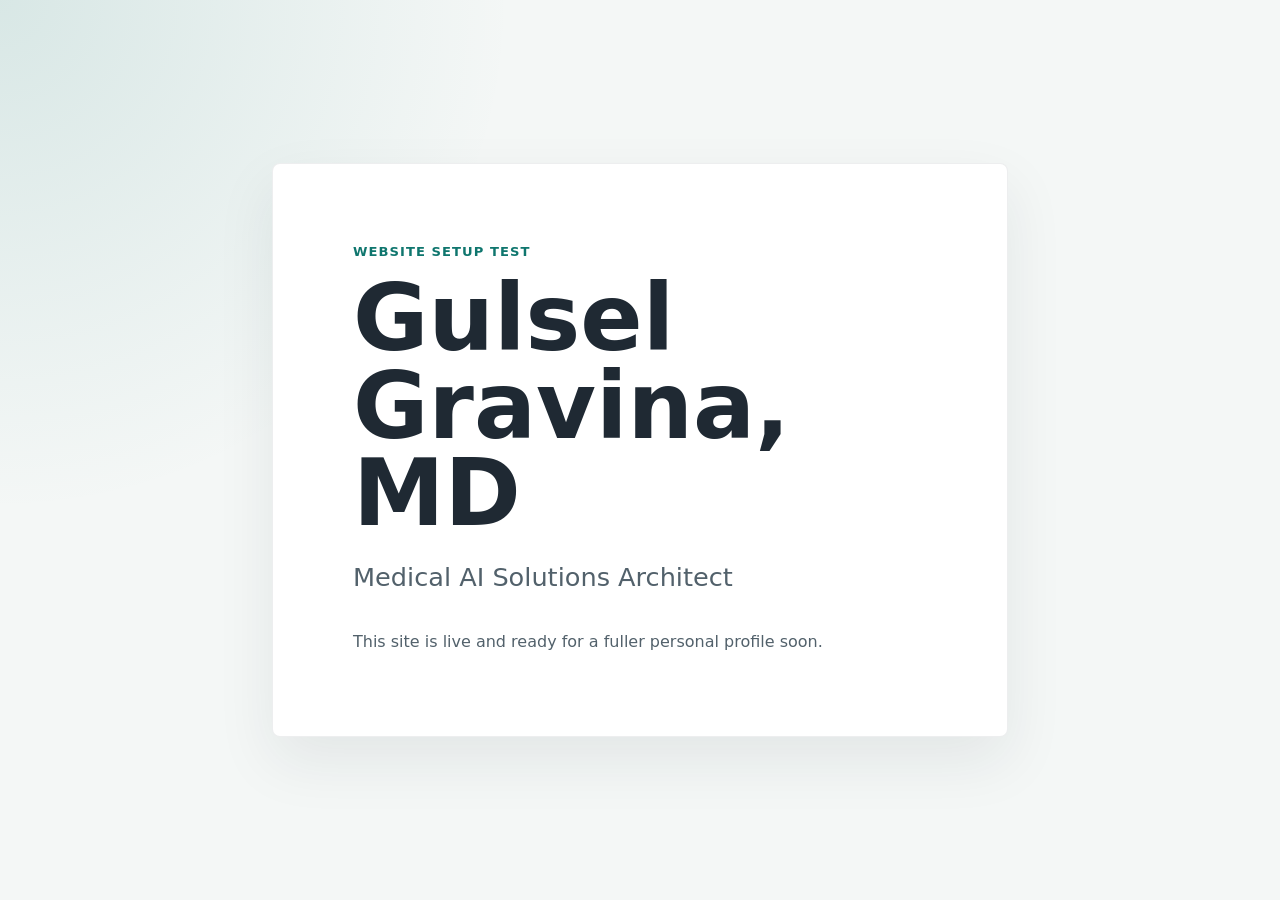
==== index.html @ 479b8f11 "Add initial GitHub Pages site" ====
<!doctype html>
<html lang="en">
  <head>
    <meta charset="utf-8">
    <meta name="viewport" content="width=device-width, initial-scale=1">
    <title>Gulsel Gravina</title>
    <meta
      name="description"
      content="Personal website of Gulsel Gravina, MD and Medical AI Solutions Architect."
    >
    <link rel="stylesheet" href="styles.css">
  </head>
  <body>
    <main class="page-shell">
      <section class="intro" aria-labelledby="site-title">
        <p class="eyebrow">Website setup test</p>
        <h1 id="site-title">Gulsel Gravina, MD</h1>
        <p class="subtitle">Medical AI Solutions Architect</p>
        <p class="message">
          This site is live and ready for a fuller personal profile soon.
        </p>
      </section>
    </main>
  </body>
</html>
---- styles.css ----
:root {
  color-scheme: light;
  --ink: #1f2933;
  --muted: #52616b;
  --accent: #0f766e;
  --surface: #ffffff;
  --page: #f4f7f6;
}

* {
  box-sizing: border-box;
}

body {
  margin: 0;
  min-height: 100vh;
  font-family:
    Inter, ui-sans-serif, system-ui, -apple-system, BlinkMacSystemFont, "Segoe UI",
    sans-serif;
  color: var(--ink);
  background:
    radial-gradient(circle at top left, rgba(15, 118, 110, 0.12), transparent 32rem),
    var(--page);
}

.page-shell {
  display: grid;
  min-height: 100vh;
  place-items: center;
  padding: 3rem 1.25rem;
}

.intro {
  width: min(100%, 46rem);
  padding: clamp(2rem, 7vw, 5rem);
  background: var(--surface);
  border: 1px solid rgba(31, 41, 51, 0.08);
  border-radius: 8px;
  box-shadow: 0 24px 60px rgba(31, 41, 51, 0.08);
}

.eyebrow {
  margin: 0 0 1rem;
  color: var(--accent);
  font-size: 0.82rem;
  font-weight: 700;
  letter-spacing: 0.08em;
  text-transform: uppercase;
}

h1 {
  margin: 0;
  max-width: 12ch;
  font-size: clamp(3rem, 8vw, 5.75rem);
  line-height: 0.95;
  letter-spacing: 0;
}

.subtitle {
  margin: 1.35rem 0 0;
  color: var(--muted);
  font-size: clamp(1.15rem, 2.5vw, 1.6rem);
  line-height: 1.45;
}

.message {
  margin: 2rem 0 0;
  max-width: 34rem;
  color: var(--muted);
  font-size: 1rem;
  line-height: 1.7;
}
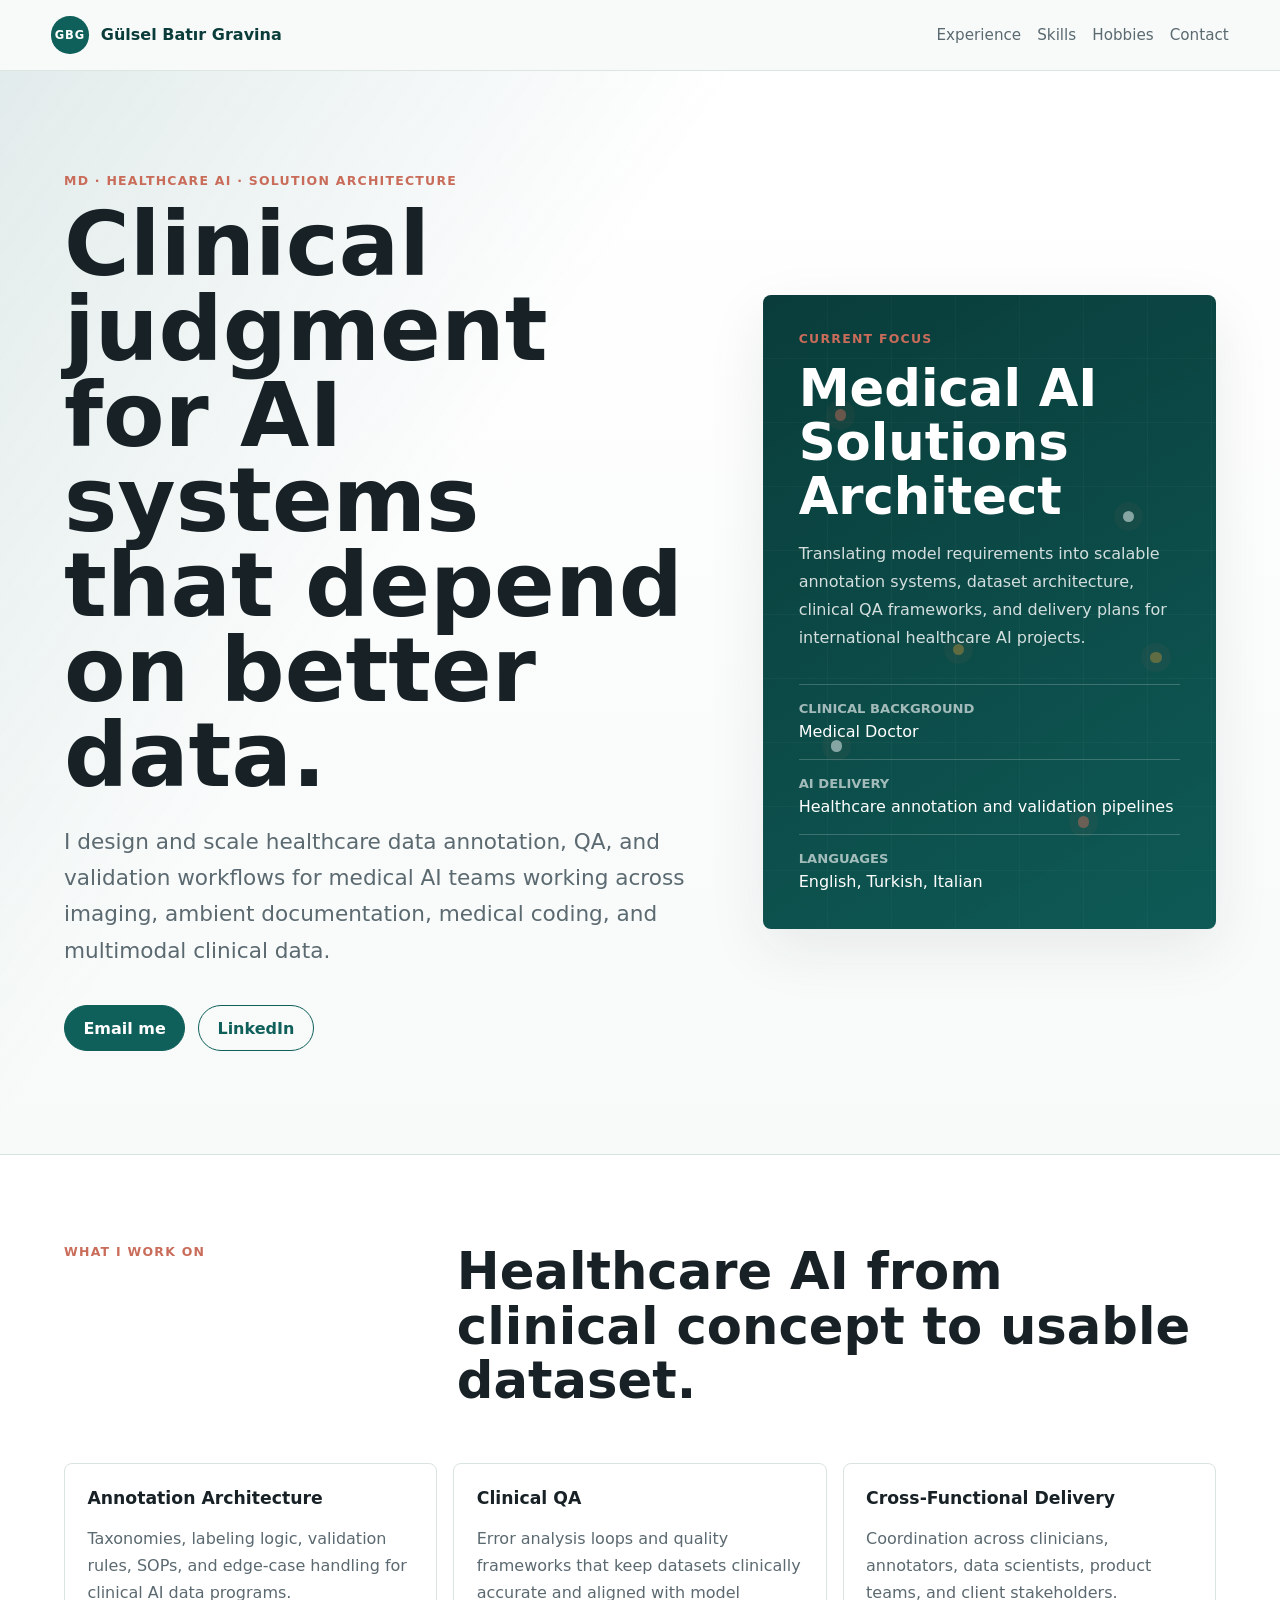
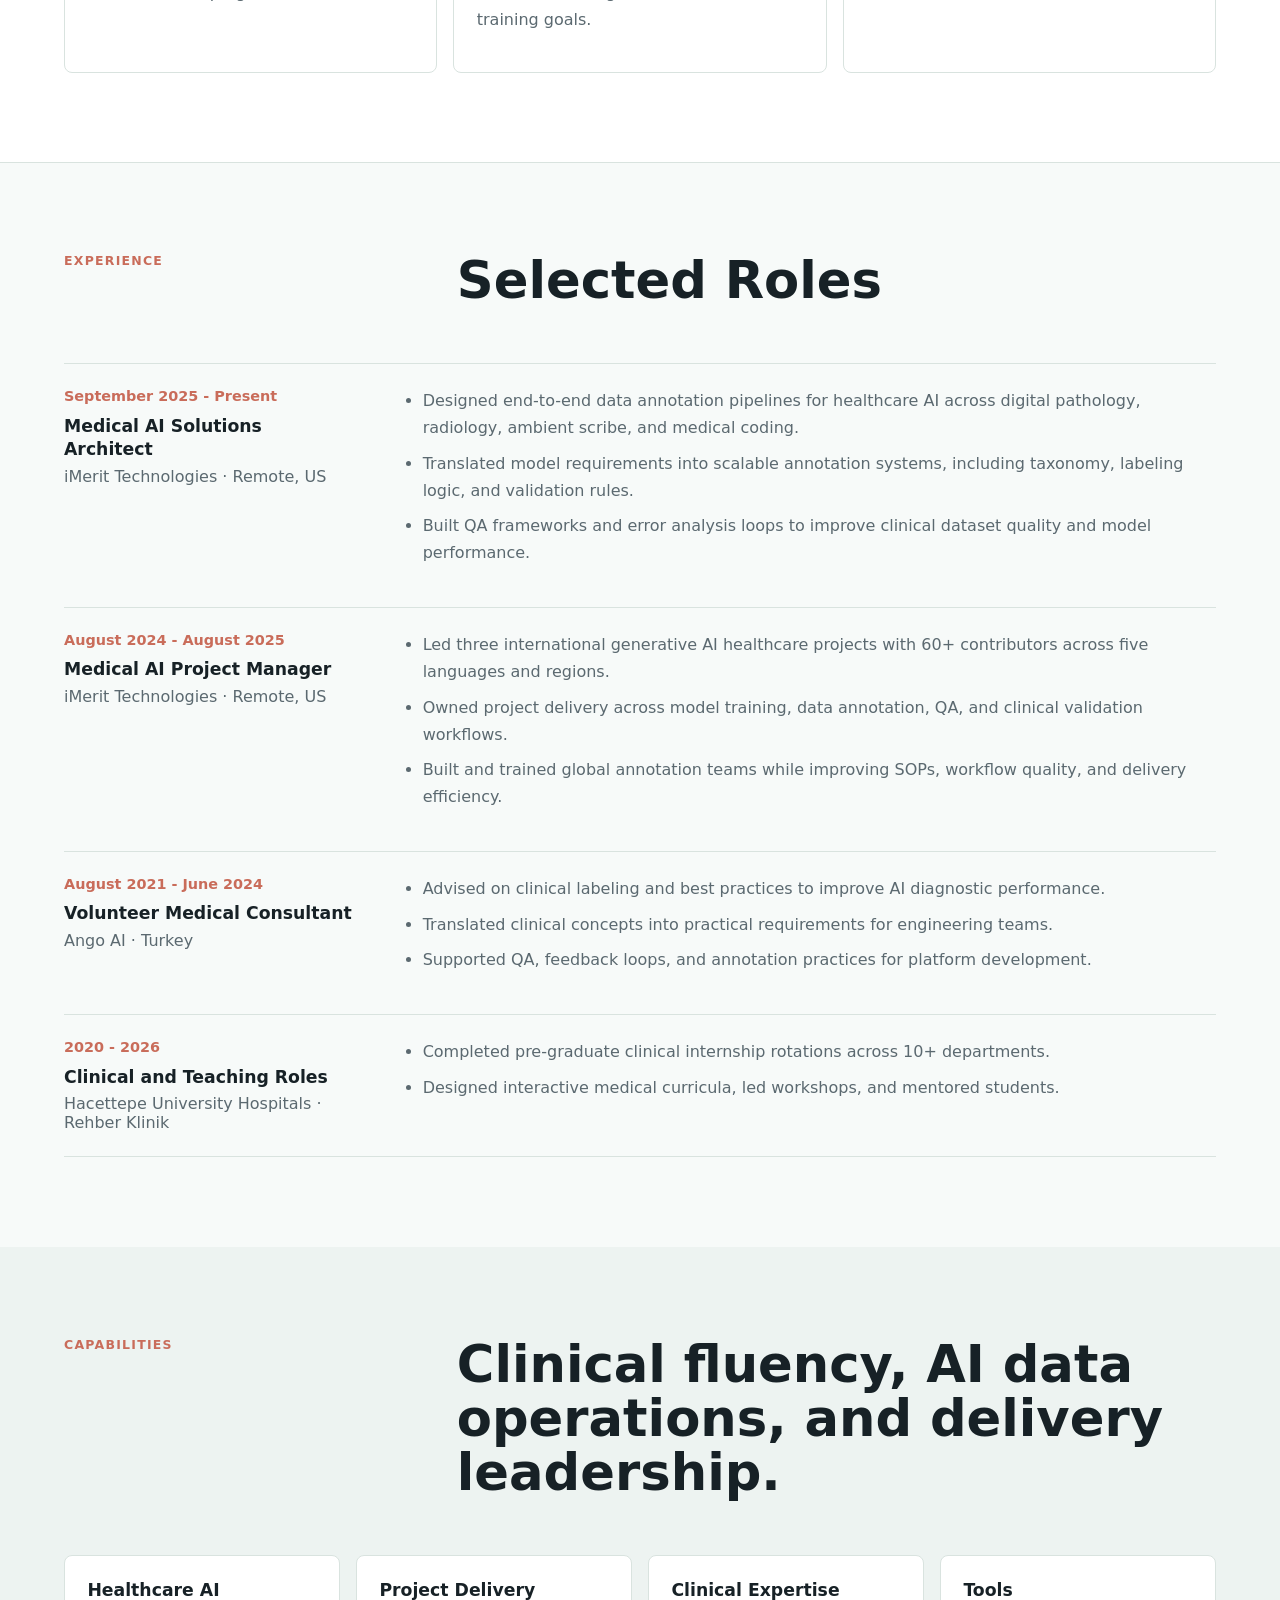
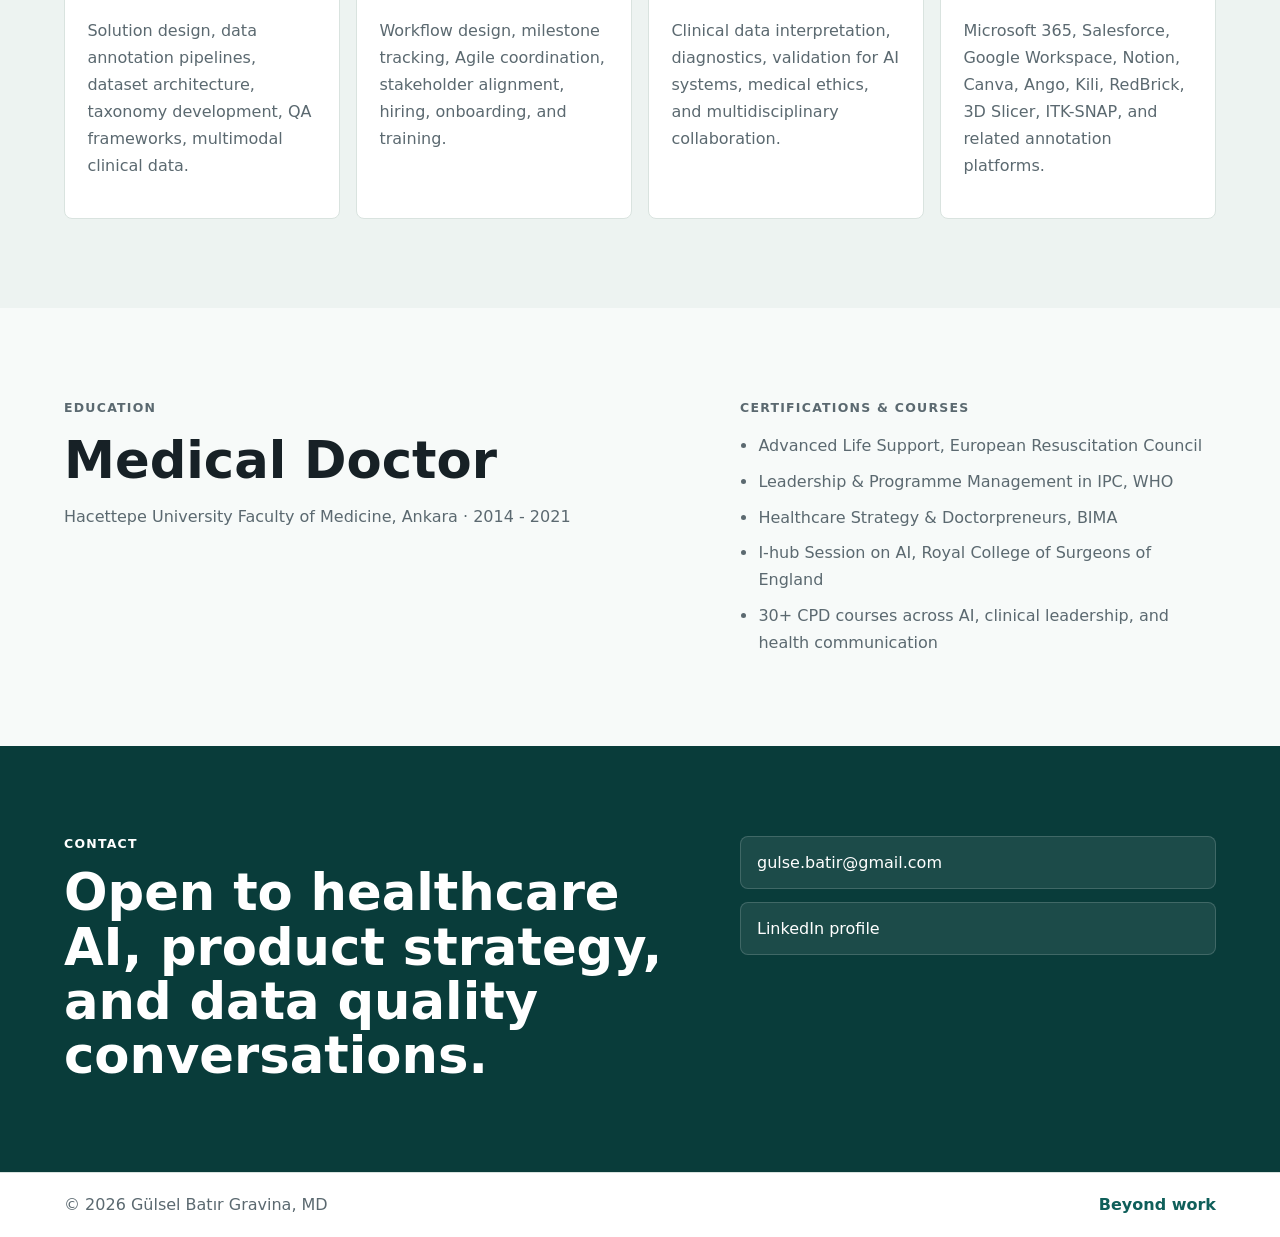
==== commit 87dcf188: "Build CV website" ====
--- a/index.html
+++ b/index.html
@@ -3,23 +3,230 @@
   <head>
     <meta charset="utf-8">
     <meta name="viewport" content="width=device-width, initial-scale=1">
-    <title>Gulsel Gravina</title>
+    <title>Gülsel Batır Gravina, MD | Medical AI Solutions Architect</title>
     <meta
       name="description"
-      content="Personal website of Gulsel Gravina, MD and Medical AI Solutions Architect."
+      content="Gülsel Batır Gravina, MD is a Medical AI Solutions Architect working across healthcare data, annotation systems, clinical validation, and AI product delivery."
     >
     <link rel="stylesheet" href="styles.css">
   </head>
   <body>
-    <main class="page-shell">
-      <section class="intro" aria-labelledby="site-title">
-        <p class="eyebrow">Website setup test</p>
-        <h1 id="site-title">Gulsel Gravina, MD</h1>
-        <p class="subtitle">Medical AI Solutions Architect</p>
-        <p class="message">
-          This site is live and ready for a fuller personal profile soon.
-        </p>
+    <header class="site-header">
+      <a class="brand" href="index.html" aria-label="Gülsel Batır Gravina home">
+        <span class="brand-mark">GBG</span>
+        <span>Gülsel Batır Gravina</span>
+      </a>
+      <nav class="site-nav" aria-label="Primary navigation">
+        <a href="#experience">Experience</a>
+        <a href="#skills">Skills</a>
+        <a href="hobbies.html">Hobbies</a>
+        <a href="#contact">Contact</a>
+      </nav>
+    </header>
+
+    <main>
+      <section class="hero">
+        <div class="hero-copy">
+          <p class="eyebrow">MD · Healthcare AI · Solution Architecture</p>
+          <h1>Clinical judgment for AI systems that depend on better data.</h1>
+          <p class="lead">
+            I design and scale healthcare data annotation, QA, and validation
+            workflows for medical AI teams working across imaging, ambient
+            documentation, medical coding, and multimodal clinical data.
+          </p>
+          <div class="hero-actions" aria-label="Contact links">
+            <a class="button primary" href="mailto:gulse.batir@gmail.com">Email me</a>
+            <a
+              class="button secondary"
+              href="https://www.linkedin.com/in/gulsel-batir-gravina/"
+            >
+              LinkedIn
+            </a>
+          </div>
+        </div>
+        <aside class="hero-panel" aria-label="Professional summary">
+          <div class="signal-map" aria-hidden="true">
+            <span></span>
+            <span></span>
+            <span></span>
+            <span></span>
+            <span></span>
+            <span></span>
+          </div>
+          <p class="panel-label">Current Focus</p>
+          <h2>Medical AI Solutions Architect</h2>
+          <p>
+            Translating model requirements into scalable annotation systems,
+            dataset architecture, clinical QA frameworks, and delivery plans for
+            international healthcare AI projects.
+          </p>
+          <dl class="quick-facts">
+            <div>
+              <dt>Clinical background</dt>
+              <dd>Medical Doctor</dd>
+            </div>
+            <div>
+              <dt>AI delivery</dt>
+              <dd>Healthcare annotation and validation pipelines</dd>
+            </div>
+            <div>
+              <dt>Languages</dt>
+              <dd>English, Turkish, Italian</dd>
+            </div>
+          </dl>
+        </aside>
+      </section>
+
+      <section class="section band" aria-labelledby="focus-title">
+        <div class="section-heading">
+          <p class="eyebrow">What I Work On</p>
+          <h2 id="focus-title">Healthcare AI from clinical concept to usable dataset.</h2>
+        </div>
+        <div class="focus-grid">
+          <article>
+            <h3>Annotation Architecture</h3>
+            <p>
+              Taxonomies, labeling logic, validation rules, SOPs, and edge-case
+              handling for clinical AI data programs.
+            </p>
+          </article>
+          <article>
+            <h3>Clinical QA</h3>
+            <p>
+              Error analysis loops and quality frameworks that keep datasets
+              clinically accurate and aligned with model training goals.
+            </p>
+          </article>
+          <article>
+            <h3>Cross-Functional Delivery</h3>
+            <p>
+              Coordination across clinicians, annotators, data scientists,
+              product teams, and client stakeholders.
+            </p>
+          </article>
+        </div>
+      </section>
+
+      <section class="section" id="experience" aria-labelledby="experience-title">
+        <div class="section-heading">
+          <p class="eyebrow">Experience</p>
+          <h2 id="experience-title">Selected Roles</h2>
+        </div>
+
+        <div class="timeline">
+          <article class="timeline-item">
+            <div>
+              <p class="date">September 2025 - Present</p>
+              <h3>Medical AI Solutions Architect</h3>
+              <p class="organization">iMerit Technologies · Remote, US</p>
+            </div>
+            <ul>
+              <li>Designed end-to-end data annotation pipelines for healthcare AI across digital pathology, radiology, ambient scribe, and medical coding.</li>
+              <li>Translated model requirements into scalable annotation systems, including taxonomy, labeling logic, and validation rules.</li>
+              <li>Built QA frameworks and error analysis loops to improve clinical dataset quality and model performance.</li>
+            </ul>
+          </article>
+
+          <article class="timeline-item">
+            <div>
+              <p class="date">August 2024 - August 2025</p>
+              <h3>Medical AI Project Manager</h3>
+              <p class="organization">iMerit Technologies · Remote, US</p>
+            </div>
+            <ul>
+              <li>Led three international generative AI healthcare projects with 60+ contributors across five languages and regions.</li>
+              <li>Owned project delivery across model training, data annotation, QA, and clinical validation workflows.</li>
+              <li>Built and trained global annotation teams while improving SOPs, workflow quality, and delivery efficiency.</li>
+            </ul>
+          </article>
+
+          <article class="timeline-item">
+            <div>
+              <p class="date">August 2021 - June 2024</p>
+              <h3>Volunteer Medical Consultant</h3>
+              <p class="organization">Ango AI · Turkey</p>
+            </div>
+            <ul>
+              <li>Advised on clinical labeling and best practices to improve AI diagnostic performance.</li>
+              <li>Translated clinical concepts into practical requirements for engineering teams.</li>
+              <li>Supported QA, feedback loops, and annotation practices for platform development.</li>
+            </ul>
+          </article>
+
+          <article class="timeline-item">
+            <div>
+              <p class="date">2020 - 2026</p>
+              <h3>Clinical and Teaching Roles</h3>
+              <p class="organization">Hacettepe University Hospitals · Rehber Klinik</p>
+            </div>
+            <ul>
+              <li>Completed pre-graduate clinical internship rotations across 10+ departments.</li>
+              <li>Designed interactive medical curricula, led workshops, and mentored students.</li>
+            </ul>
+          </article>
+        </div>
+      </section>
+
+      <section class="section split-section" id="skills" aria-labelledby="skills-title">
+        <div class="section-heading">
+          <p class="eyebrow">Capabilities</p>
+          <h2 id="skills-title">Clinical fluency, AI data operations, and delivery leadership.</h2>
+        </div>
+        <div class="skill-columns">
+          <article>
+            <h3>Healthcare AI</h3>
+            <p>Solution design, data annotation pipelines, dataset architecture, taxonomy development, QA frameworks, multimodal clinical data.</p>
+          </article>
+          <article>
+            <h3>Project Delivery</h3>
+            <p>Workflow design, milestone tracking, Agile coordination, stakeholder alignment, hiring, onboarding, and training.</p>
+          </article>
+          <article>
+            <h3>Clinical Expertise</h3>
+            <p>Clinical data interpretation, diagnostics, validation for AI systems, medical ethics, and multidisciplinary collaboration.</p>
+          </article>
+          <article>
+            <h3>Tools</h3>
+            <p>Microsoft 365, Salesforce, Google Workspace, Notion, Canva, Ango, Kili, RedBrick, 3D Slicer, ITK-SNAP, and related annotation platforms.</p>
+          </article>
+        </div>
+      </section>
+
+      <section class="section credentials" aria-labelledby="credentials-title">
+        <div>
+          <p class="eyebrow">Education</p>
+          <h2 id="credentials-title">Medical Doctor</h2>
+          <p>
+            Hacettepe University Faculty of Medicine, Ankara · 2014 - 2021
+          </p>
+        </div>
+        <div>
+          <p class="eyebrow">Certifications & Courses</p>
+          <ul class="compact-list">
+            <li>Advanced Life Support, European Resuscitation Council</li>
+            <li>Leadership & Programme Management in IPC, WHO</li>
+            <li>Healthcare Strategy & Doctorpreneurs, BIMA</li>
+            <li>I-hub Session on AI, Royal College of Surgeons of England</li>
+            <li>30+ CPD courses across AI, clinical leadership, and health communication</li>
+          </ul>
+        </div>
+      </section>
+
+      <section class="section contact-section" id="contact" aria-labelledby="contact-title">
+        <div>
+          <p class="eyebrow">Contact</p>
+          <h2 id="contact-title">Open to healthcare AI, product strategy, and data quality conversations.</h2>
+        </div>
+        <div class="contact-links">
+          <a href="mailto:gulse.batir@gmail.com">gulse.batir@gmail.com</a>
+          <a href="https://www.linkedin.com/in/gulsel-batir-gravina/">LinkedIn profile</a>
+        </div>
       </section>
     </main>
+
+    <footer class="site-footer">
+      <p>© 2026 Gülsel Batır Gravina, MD</p>
+      <a href="hobbies.html">Beyond work</a>
+    </footer>
   </body>
 </html>
--- a/styles.css
+++ b/styles.css
@@ -1,14 +1,24 @@
 :root {
   color-scheme: light;
-  --ink: #1f2933;
-  --muted: #52616b;
-  --accent: #0f766e;
+  --ink: #172126;
+  --muted: #5b6970;
+  --faint: #edf3f1;
+  --line: #d9e3df;
   --surface: #ffffff;
-  --page: #f4f7f6;
+  --page: #f7faf9;
+  --teal: #0f5f5a;
+  --teal-dark: #093c3a;
+  --coral: #c96c5a;
+  --gold: #b18a3b;
+  --shadow: 0 20px 60px rgba(23, 33, 38, 0.08);
 }
 
 * {
   box-sizing: border-box;
+}
+
+html {
+  scroll-behavior: smooth;
 }
 
 body {
@@ -18,55 +28,470 @@
     Inter, ui-sans-serif, system-ui, -apple-system, BlinkMacSystemFont, "Segoe UI",
     sans-serif;
   color: var(--ink);
+  background: var(--page);
+}
+
+a {
+  color: inherit;
+}
+
+.site-header {
+  position: sticky;
+  top: 0;
+  z-index: 10;
+  display: flex;
+  align-items: center;
+  justify-content: space-between;
+  gap: 1.25rem;
+  padding: 1rem clamp(1.25rem, 4vw, 4.5rem);
+  background: rgba(247, 250, 249, 0.92);
+  border-bottom: 1px solid rgba(217, 227, 223, 0.85);
+  backdrop-filter: blur(16px);
+}
+
+.brand {
+  display: inline-flex;
+  align-items: center;
+  gap: 0.75rem;
+  color: var(--teal-dark);
+  font-weight: 750;
+  text-decoration: none;
+}
+
+.brand-mark {
+  display: grid;
+  width: 2.35rem;
+  height: 2.35rem;
+  place-items: center;
+  border-radius: 50%;
+  color: #ffffff;
+  background: var(--teal);
+  font-size: 0.72rem;
+  letter-spacing: 0.08em;
+}
+
+.site-nav {
+  display: flex;
+  flex-wrap: wrap;
+  justify-content: flex-end;
+  gap: 0.35rem 1rem;
+  color: var(--muted);
+  font-size: 0.95rem;
+}
+
+.site-nav a {
+  padding: 0.35rem 0;
+  text-decoration: none;
+}
+
+.site-nav a:hover,
+.site-nav a[aria-current="page"] {
+  color: var(--teal);
+}
+
+.hero {
+  display: grid;
+  grid-template-columns: minmax(0, 1.05fr) minmax(20rem, 0.75fr);
+  gap: clamp(2rem, 5vw, 5rem);
+  align-items: center;
+  padding: clamp(4rem, 8vw, 7.5rem) clamp(1.25rem, 5vw, 5.5rem);
   background:
-    radial-gradient(circle at top left, rgba(15, 118, 110, 0.12), transparent 32rem),
-    var(--page);
-}
-
-.page-shell {
-  display: grid;
-  min-height: 100vh;
-  place-items: center;
-  padding: 3rem 1.25rem;
-}
-
-.intro {
-  width: min(100%, 46rem);
-  padding: clamp(2rem, 7vw, 5rem);
-  background: var(--surface);
-  border: 1px solid rgba(31, 41, 51, 0.08);
-  border-radius: 8px;
-  box-shadow: 0 24px 60px rgba(31, 41, 51, 0.08);
-}
-
-.eyebrow {
-  margin: 0 0 1rem;
-  color: var(--accent);
-  font-size: 0.82rem;
-  font-weight: 700;
-  letter-spacing: 0.08em;
+    linear-gradient(125deg, rgba(15, 95, 90, 0.12), transparent 38rem),
+    linear-gradient(180deg, #ffffff 0%, var(--page) 100%);
+}
+
+.hero-copy,
+.subpage-hero {
+  max-width: 58rem;
+}
+
+.eyebrow,
+.panel-label,
+.card-kicker {
+  margin: 0 0 0.9rem;
+  color: var(--coral);
+  font-size: 0.78rem;
+  font-weight: 800;
+  letter-spacing: 0.1em;
   text-transform: uppercase;
 }
 
+h1,
+h2,
+h3,
+p {
+  overflow-wrap: anywhere;
+}
+
 h1 {
   margin: 0;
-  max-width: 12ch;
-  font-size: clamp(3rem, 8vw, 5.75rem);
+  max-width: 13ch;
+  font-size: clamp(3.05rem, 7vw, 6.6rem);
   line-height: 0.95;
   letter-spacing: 0;
 }
 
-.subtitle {
-  margin: 1.35rem 0 0;
+h2 {
+  margin: 0;
+  font-size: clamp(1.9rem, 4vw, 3.35rem);
+  line-height: 1.06;
+  letter-spacing: 0;
+}
+
+h3 {
+  margin: 0;
+  font-size: 1.08rem;
+  line-height: 1.35;
+}
+
+.lead {
+  margin: 1.6rem 0 0;
+  max-width: 45rem;
   color: var(--muted);
-  font-size: clamp(1.15rem, 2.5vw, 1.6rem);
+  font-size: clamp(1.08rem, 2vw, 1.35rem);
+  line-height: 1.68;
+}
+
+.hero-actions {
+  display: flex;
+  flex-wrap: wrap;
+  gap: 0.8rem;
+  margin-top: 2.25rem;
+}
+
+.button {
+  display: inline-flex;
+  align-items: center;
+  justify-content: center;
+  min-height: 2.9rem;
+  padding: 0.8rem 1.15rem;
+  border: 1px solid var(--teal);
+  border-radius: 999px;
+  font-weight: 750;
+  text-decoration: none;
+}
+
+.button.primary {
+  color: #ffffff;
+  background: var(--teal);
+}
+
+.button.secondary {
+  color: var(--teal);
+  background: transparent;
+}
+
+.hero-panel {
+  position: relative;
+  overflow: hidden;
+  min-height: 32rem;
+  padding: clamp(1.5rem, 4vw, 2.25rem);
+  color: #ffffff;
+  background:
+    linear-gradient(150deg, rgba(9, 60, 58, 0.96), rgba(15, 95, 90, 0.86)),
+    var(--teal-dark);
+  border-radius: 8px;
+  box-shadow: var(--shadow);
+}
+
+.hero-panel h2 {
+  position: relative;
+  max-width: 12ch;
+  font-size: clamp(2rem, 4vw, 3.2rem);
+}
+
+.hero-panel p,
+.hero-panel dl {
+  position: relative;
+}
+
+.hero-panel > p:not(.panel-label) {
+  max-width: 30rem;
+  color: rgba(255, 255, 255, 0.82);
+  line-height: 1.75;
+}
+
+.signal-map {
+  position: absolute;
+  inset: 0;
+  opacity: 0.5;
+  background:
+    linear-gradient(90deg, rgba(255, 255, 255, 0.06) 1px, transparent 1px),
+    linear-gradient(0deg, rgba(255, 255, 255, 0.06) 1px, transparent 1px);
+  background-size: 4rem 4rem;
+}
+
+.signal-map span {
+  position: absolute;
+  width: 0.7rem;
+  height: 0.7rem;
+  border-radius: 50%;
+  background: var(--coral);
+  box-shadow: 0 0 0 0.55rem rgba(201, 108, 90, 0.12);
+}
+
+.signal-map span:nth-child(1) {
+  top: 18%;
+  left: 16%;
+}
+
+.signal-map span:nth-child(2) {
+  top: 34%;
+  right: 18%;
+  background: #ffffff;
+}
+
+.signal-map span:nth-child(3) {
+  top: 55%;
+  left: 42%;
+  background: var(--gold);
+}
+
+.signal-map span:nth-child(4) {
+  right: 28%;
+  bottom: 16%;
+}
+
+.signal-map span:nth-child(5) {
+  left: 15%;
+  bottom: 28%;
+  background: #ffffff;
+}
+
+.signal-map span:nth-child(6) {
+  right: 12%;
+  bottom: 42%;
+  background: var(--gold);
+}
+
+.quick-facts {
+  display: grid;
+  gap: 1rem;
+  margin: 2rem 0 0;
+}
+
+.quick-facts div {
+  padding-top: 1rem;
+  border-top: 1px solid rgba(255, 255, 255, 0.2);
+}
+
+.quick-facts dt {
+  color: rgba(255, 255, 255, 0.62);
+  font-size: 0.82rem;
+  font-weight: 750;
+  text-transform: uppercase;
+}
+
+.quick-facts dd {
+  margin: 0.25rem 0 0;
+  color: #ffffff;
   line-height: 1.45;
 }
 
-.message {
-  margin: 2rem 0 0;
-  max-width: 34rem;
+.section {
+  padding: clamp(3.5rem, 7vw, 6.5rem) clamp(1.25rem, 5vw, 5.5rem);
+}
+
+.band {
+  background: #ffffff;
+  border-block: 1px solid var(--line);
+}
+
+.section-heading {
+  display: grid;
+  grid-template-columns: minmax(14rem, 0.45fr) minmax(0, 1fr);
+  gap: clamp(1.4rem, 4vw, 4rem);
+  align-items: start;
+  margin-bottom: clamp(2rem, 5vw, 3.5rem);
+}
+
+.focus-grid,
+.skill-columns,
+.hobby-grid {
+  display: grid;
+  grid-template-columns: repeat(3, minmax(0, 1fr));
+  gap: 1rem;
+}
+
+.focus-grid article,
+.skill-columns article,
+.hobby-grid article {
+  padding: 1.4rem;
+  background: var(--surface);
+  border: 1px solid var(--line);
+  border-radius: 8px;
+}
+
+.focus-grid p,
+.skill-columns p,
+.hobby-grid p,
+.credentials p,
+.compact-list,
+.timeline-item li {
   color: var(--muted);
-  font-size: 1rem;
-  line-height: 1.7;
-}
+  line-height: 1.68;
+}
+
+.timeline {
+  display: grid;
+  gap: 1rem;
+}
+
+.timeline-item {
+  display: grid;
+  grid-template-columns: minmax(13rem, 0.36fr) minmax(0, 1fr);
+  gap: clamp(1.25rem, 4vw, 3rem);
+  padding: 1.5rem 0;
+  border-top: 1px solid var(--line);
+}
+
+.timeline-item:last-child {
+  border-bottom: 1px solid var(--line);
+}
+
+.date {
+  margin: 0 0 0.65rem;
+  color: var(--coral);
+  font-size: 0.9rem;
+  font-weight: 750;
+}
+
+.organization {
+  margin: 0.35rem 0 0;
+  color: var(--muted);
+}
+
+.timeline-item ul,
+.compact-list {
+  margin: 0;
+  padding-left: 1.15rem;
+}
+
+.timeline-item li + li,
+.compact-list li + li {
+  margin-top: 0.55rem;
+}
+
+.split-section {
+  background: var(--faint);
+}
+
+.skill-columns {
+  grid-template-columns: repeat(4, minmax(0, 1fr));
+}
+
+.credentials,
+.contact-section {
+  display: grid;
+  grid-template-columns: minmax(0, 0.9fr) minmax(18rem, 0.7fr);
+  gap: clamp(2rem, 5vw, 5rem);
+  align-items: start;
+}
+
+.contact-section {
+  color: #ffffff;
+  background: var(--teal-dark);
+}
+
+.contact-section .eyebrow,
+.contact-section h2 {
+  color: #ffffff;
+}
+
+.contact-links {
+  display: grid;
+  gap: 0.8rem;
+}
+
+.contact-links a {
+  padding: 1rem;
+  color: #ffffff;
+  background: rgba(255, 255, 255, 0.08);
+  border: 1px solid rgba(255, 255, 255, 0.16);
+  border-radius: 8px;
+  text-decoration: none;
+}
+
+.subpage-hero {
+  padding: clamp(4rem, 8vw, 7rem) clamp(1.25rem, 5vw, 5.5rem);
+}
+
+.subpage-hero h1 {
+  max-width: 15ch;
+}
+
+.hobby-grid {
+  padding-top: 0;
+}
+
+.hobby-grid article {
+  min-height: 14rem;
+}
+
+.site-footer {
+  display: flex;
+  flex-wrap: wrap;
+  align-items: center;
+  justify-content: space-between;
+  gap: 1rem;
+  padding: 1.4rem clamp(1.25rem, 5vw, 5.5rem);
+  color: var(--muted);
+  background: #ffffff;
+  border-top: 1px solid var(--line);
+}
+
+.site-footer p {
+  margin: 0;
+}
+
+.site-footer a {
+  color: var(--teal);
+  font-weight: 750;
+  text-decoration: none;
+}
+
+@media (max-width: 980px) {
+  .hero,
+  .section-heading,
+  .timeline-item,
+  .credentials,
+  .contact-section {
+    grid-template-columns: 1fr;
+  }
+
+  .hero-panel {
+    min-height: 26rem;
+  }
+
+  .focus-grid,
+  .skill-columns,
+  .hobby-grid {
+    grid-template-columns: repeat(2, minmax(0, 1fr));
+  }
+}
+
+@media (max-width: 680px) {
+  .site-header {
+    position: static;
+    align-items: flex-start;
+    flex-direction: column;
+  }
+
+  .site-nav {
+    justify-content: flex-start;
+  }
+
+  h1 {
+    font-size: 3rem;
+  }
+
+  .focus-grid,
+  .skill-columns,
+  .hobby-grid {
+    grid-template-columns: 1fr;
+  }
+
+  .button {
+    width: 100%;
+  }
+}
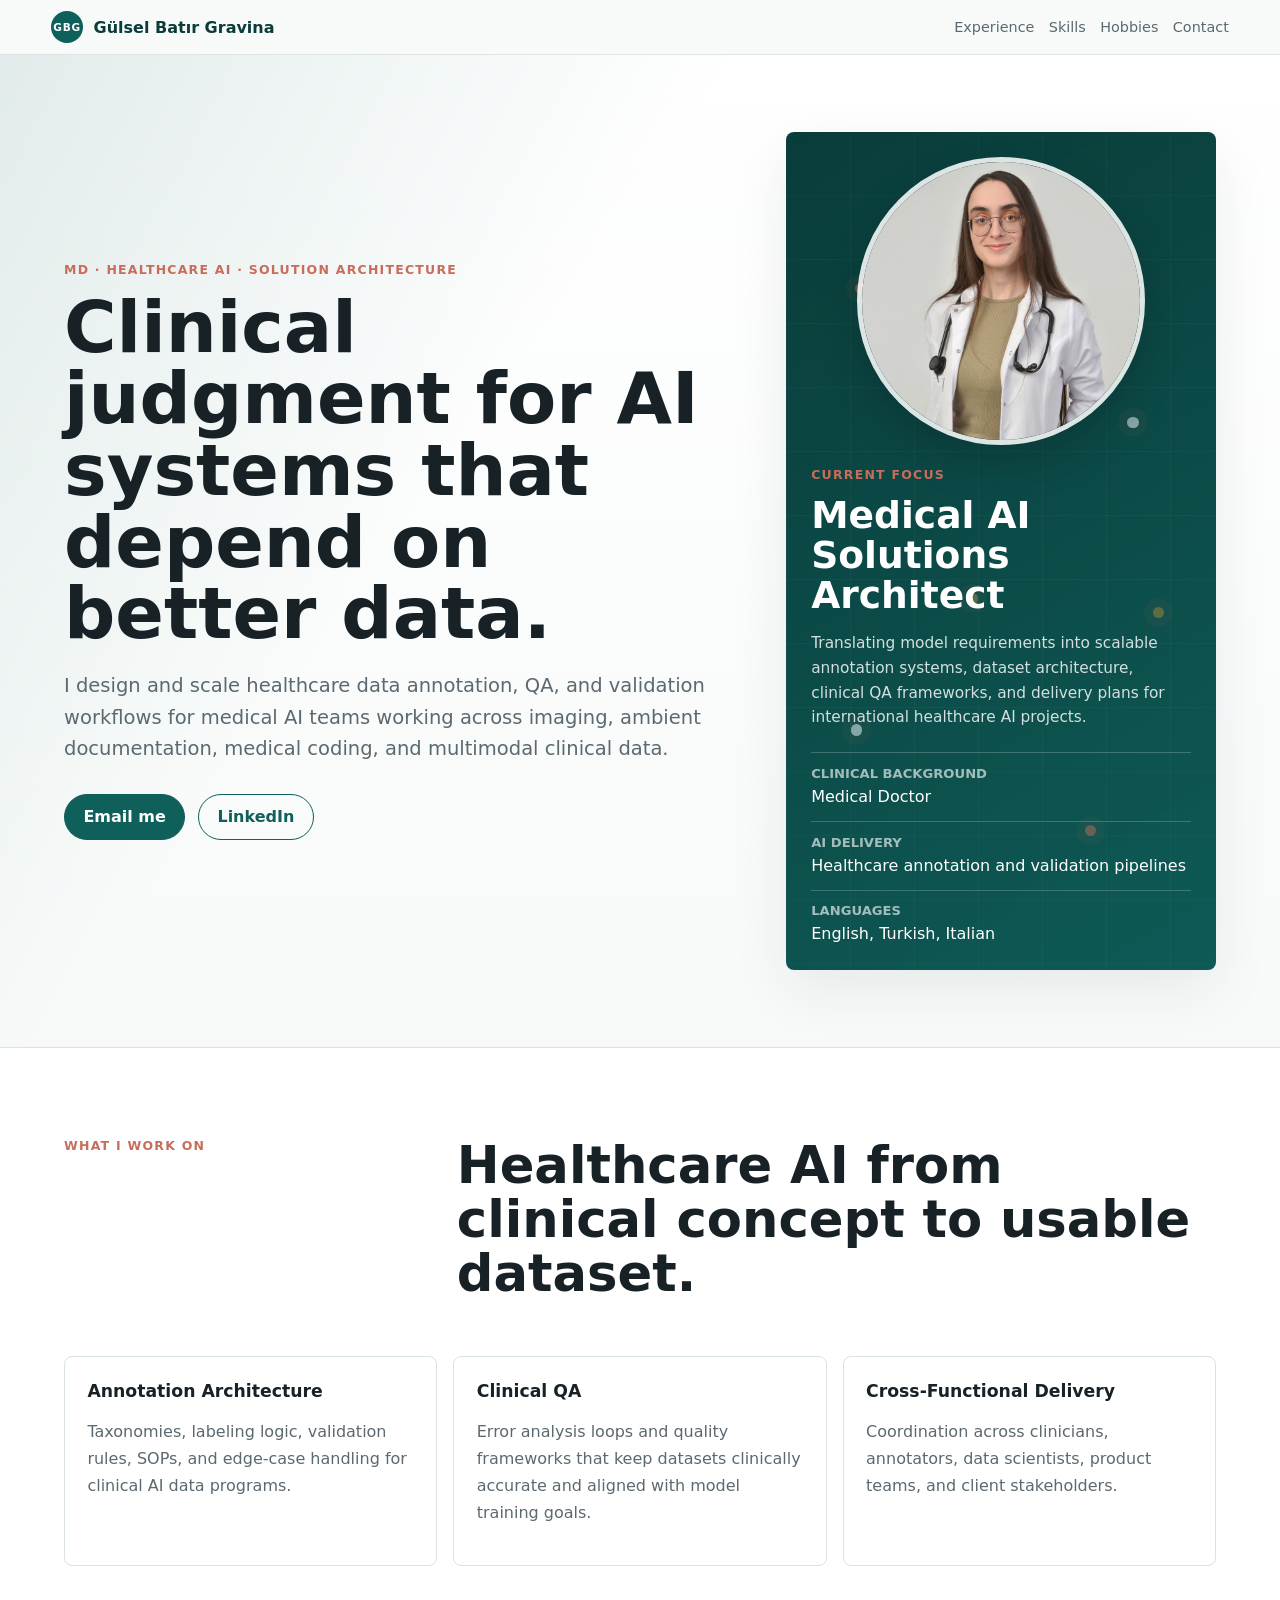
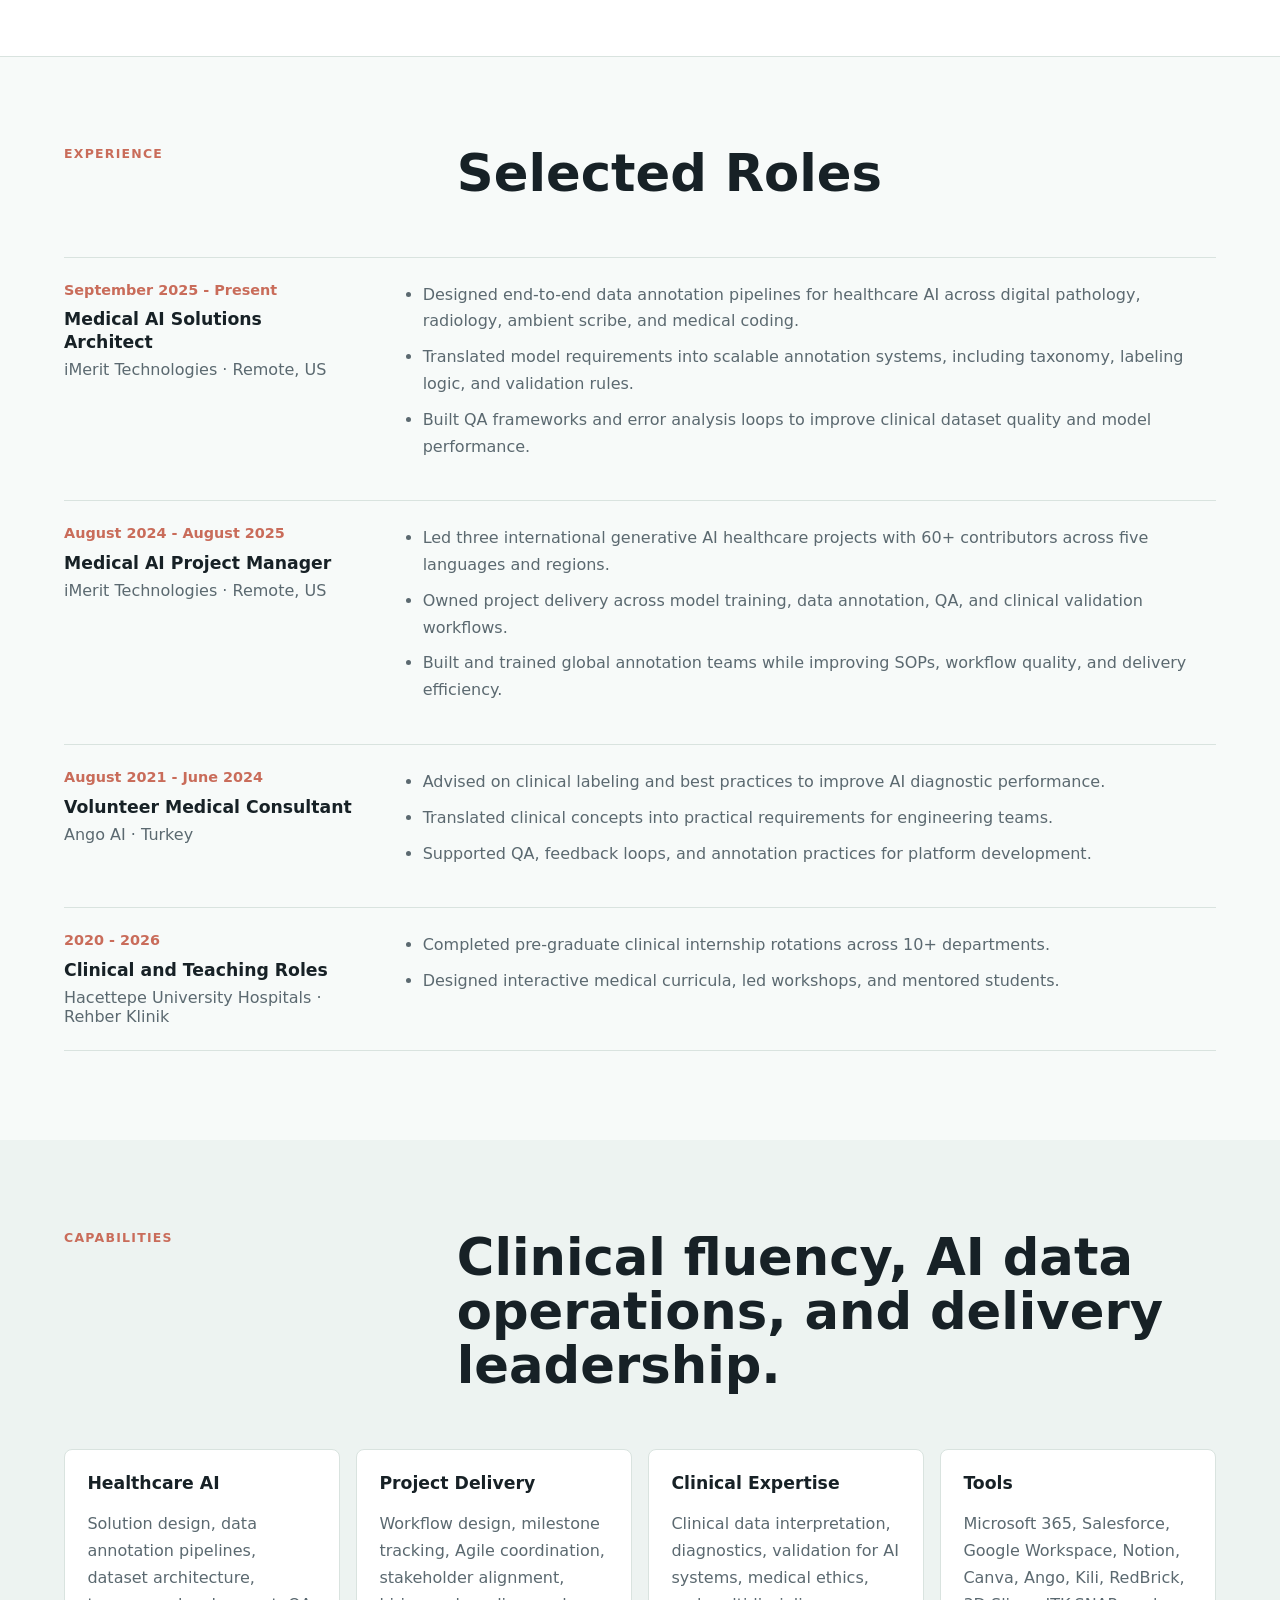
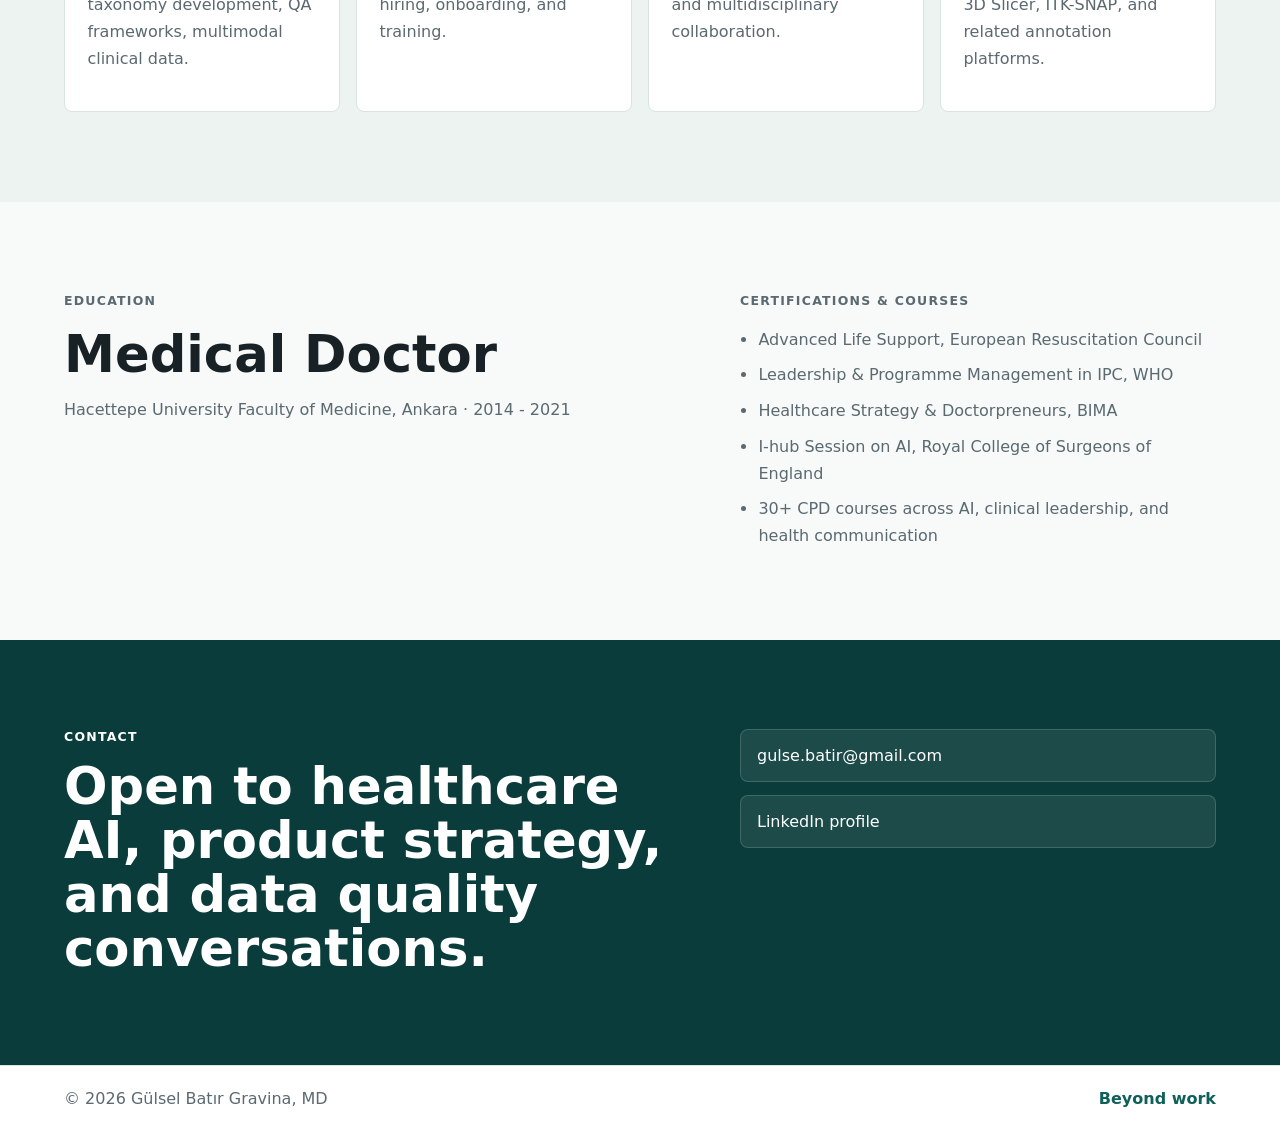
==== commit 0fafcca3: "Add headshot and compact header" ====
--- a/index.html
+++ b/index.html
@@ -53,6 +53,13 @@
             <span></span>
             <span></span>
           </div>
+          <img
+            class="headshot"
+            src="assets/gulsel-batir-gravina-headshot.jpeg"
+            alt="Gülsel Batır Gravina"
+            width="800"
+            height="800"
+          >
           <p class="panel-label">Current Focus</p>
           <h2>Medical AI Solutions Architect</h2>
           <p>
--- a/styles.css
+++ b/styles.css
@@ -43,7 +43,7 @@
   align-items: center;
   justify-content: space-between;
   gap: 1.25rem;
-  padding: 1rem clamp(1.25rem, 4vw, 4.5rem);
+  padding: 0.7rem clamp(1.25rem, 4vw, 4.5rem);
   background: rgba(247, 250, 249, 0.92);
   border-bottom: 1px solid rgba(217, 227, 223, 0.85);
   backdrop-filter: blur(16px);
@@ -52,7 +52,7 @@
 .brand {
   display: inline-flex;
   align-items: center;
-  gap: 0.75rem;
+  gap: 0.65rem;
   color: var(--teal-dark);
   font-weight: 750;
   text-decoration: none;
@@ -60,13 +60,13 @@
 
 .brand-mark {
   display: grid;
-  width: 2.35rem;
-  height: 2.35rem;
+  width: 2rem;
+  height: 2rem;
   place-items: center;
   border-radius: 50%;
   color: #ffffff;
   background: var(--teal);
-  font-size: 0.72rem;
+  font-size: 0.66rem;
   letter-spacing: 0.08em;
 }
 
@@ -74,9 +74,9 @@
   display: flex;
   flex-wrap: wrap;
   justify-content: flex-end;
-  gap: 0.35rem 1rem;
+  gap: 0.3rem 0.9rem;
   color: var(--muted);
-  font-size: 0.95rem;
+  font-size: 0.9rem;
 }
 
 .site-nav a {
@@ -91,10 +91,10 @@
 
 .hero {
   display: grid;
-  grid-template-columns: minmax(0, 1.05fr) minmax(20rem, 0.75fr);
-  gap: clamp(2rem, 5vw, 5rem);
+  grid-template-columns: minmax(0, 1fr) minmax(18rem, 0.64fr);
+  gap: clamp(1.75rem, 4vw, 4rem);
   align-items: center;
-  padding: clamp(4rem, 8vw, 7.5rem) clamp(1.25rem, 5vw, 5.5rem);
+  padding: clamp(3.2rem, 6vw, 5.75rem) clamp(1.25rem, 5vw, 5.5rem);
   background:
     linear-gradient(125deg, rgba(15, 95, 90, 0.12), transparent 38rem),
     linear-gradient(180deg, #ffffff 0%, var(--page) 100%);
@@ -125,9 +125,9 @@
 
 h1 {
   margin: 0;
-  max-width: 13ch;
-  font-size: clamp(3.05rem, 7vw, 6.6rem);
-  line-height: 0.95;
+  max-width: 15ch;
+  font-size: clamp(2.35rem, 5.6vw, 4.9rem);
+  line-height: 1;
   letter-spacing: 0;
 }
 
@@ -145,18 +145,18 @@
 }
 
 .lead {
-  margin: 1.6rem 0 0;
-  max-width: 45rem;
+  margin: 1.25rem 0 0;
+  max-width: 42rem;
   color: var(--muted);
-  font-size: clamp(1.08rem, 2vw, 1.35rem);
-  line-height: 1.68;
+  font-size: clamp(1.02rem, 1.6vw, 1.22rem);
+  line-height: 1.62;
 }
 
 .hero-actions {
   display: flex;
   flex-wrap: wrap;
   gap: 0.8rem;
-  margin-top: 2.25rem;
+  margin-top: 1.8rem;
 }
 
 .button {
@@ -184,8 +184,8 @@
 .hero-panel {
   position: relative;
   overflow: hidden;
-  min-height: 32rem;
-  padding: clamp(1.5rem, 4vw, 2.25rem);
+  min-height: 0;
+  padding: clamp(1rem, 2.8vw, 1.55rem);
   color: #ffffff;
   background:
     linear-gradient(150deg, rgba(9, 60, 58, 0.96), rgba(15, 95, 90, 0.86)),
@@ -196,8 +196,8 @@
 
 .hero-panel h2 {
   position: relative;
-  max-width: 12ch;
-  font-size: clamp(2rem, 4vw, 3.2rem);
+  max-width: 13ch;
+  font-size: clamp(1.55rem, 3vw, 2.35rem);
 }
 
 .hero-panel p,
@@ -208,7 +208,22 @@
 .hero-panel > p:not(.panel-label) {
   max-width: 30rem;
   color: rgba(255, 255, 255, 0.82);
-  line-height: 1.75;
+  line-height: 1.62;
+  font-size: 0.96rem;
+}
+
+.headshot {
+  position: relative;
+  display: block;
+  width: min(100%, 18rem);
+  aspect-ratio: 1;
+  height: auto;
+  margin: 0 auto 1.35rem;
+  object-fit: cover;
+  object-position: center top;
+  border: 5px solid rgba(255, 255, 255, 0.86);
+  border-radius: 50%;
+  box-shadow: 0 18px 42px rgba(0, 0, 0, 0.18);
 }
 
 .signal-map {
@@ -266,12 +281,12 @@
 
 .quick-facts {
   display: grid;
-  gap: 1rem;
-  margin: 2rem 0 0;
+  gap: 0.8rem;
+  margin: 1.35rem 0 0;
 }
 
 .quick-facts div {
-  padding-top: 1rem;
+  padding-top: 0.8rem;
   border-top: 1px solid rgba(255, 255, 255, 0.2);
 }
 
@@ -460,7 +475,7 @@
   }
 
   .hero-panel {
-    min-height: 26rem;
+    max-width: 34rem;
   }
 
   .focus-grid,
@@ -472,17 +487,30 @@
 
 @media (max-width: 680px) {
   .site-header {
-    position: static;
-    align-items: flex-start;
-    flex-direction: column;
+    position: sticky;
+    align-items: center;
+    flex-direction: row;
+    gap: 0.75rem;
+    padding-block: 0.55rem;
+  }
+
+  .brand {
+    flex: 0 0 auto;
+  }
+
+  .brand > span:not(.brand-mark) {
+    display: none;
   }
 
   .site-nav {
-    justify-content: flex-start;
+    flex: 1 1 auto;
+    justify-content: flex-end;
+    gap: 0.25rem 0.65rem;
+    font-size: 0.8rem;
   }
 
   h1 {
-    font-size: 3rem;
+    font-size: 2.55rem;
   }
 
   .focus-grid,
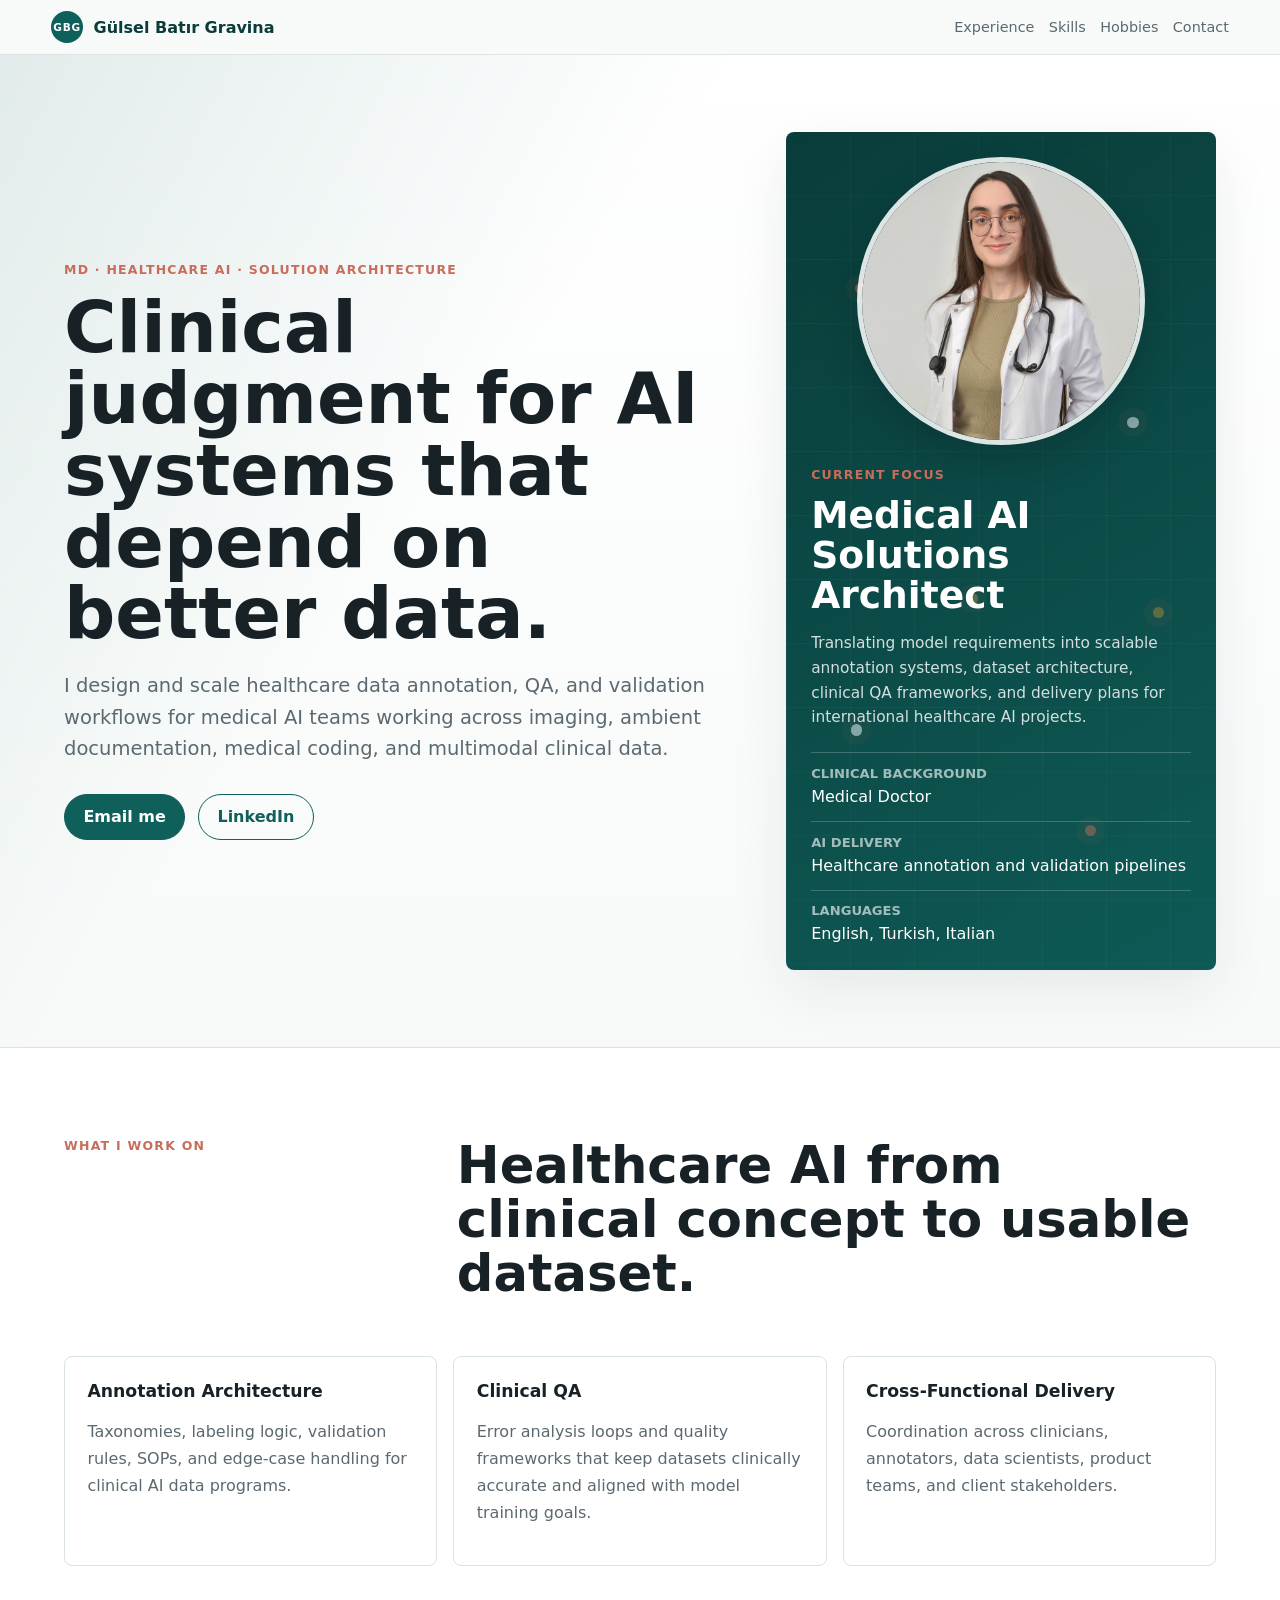
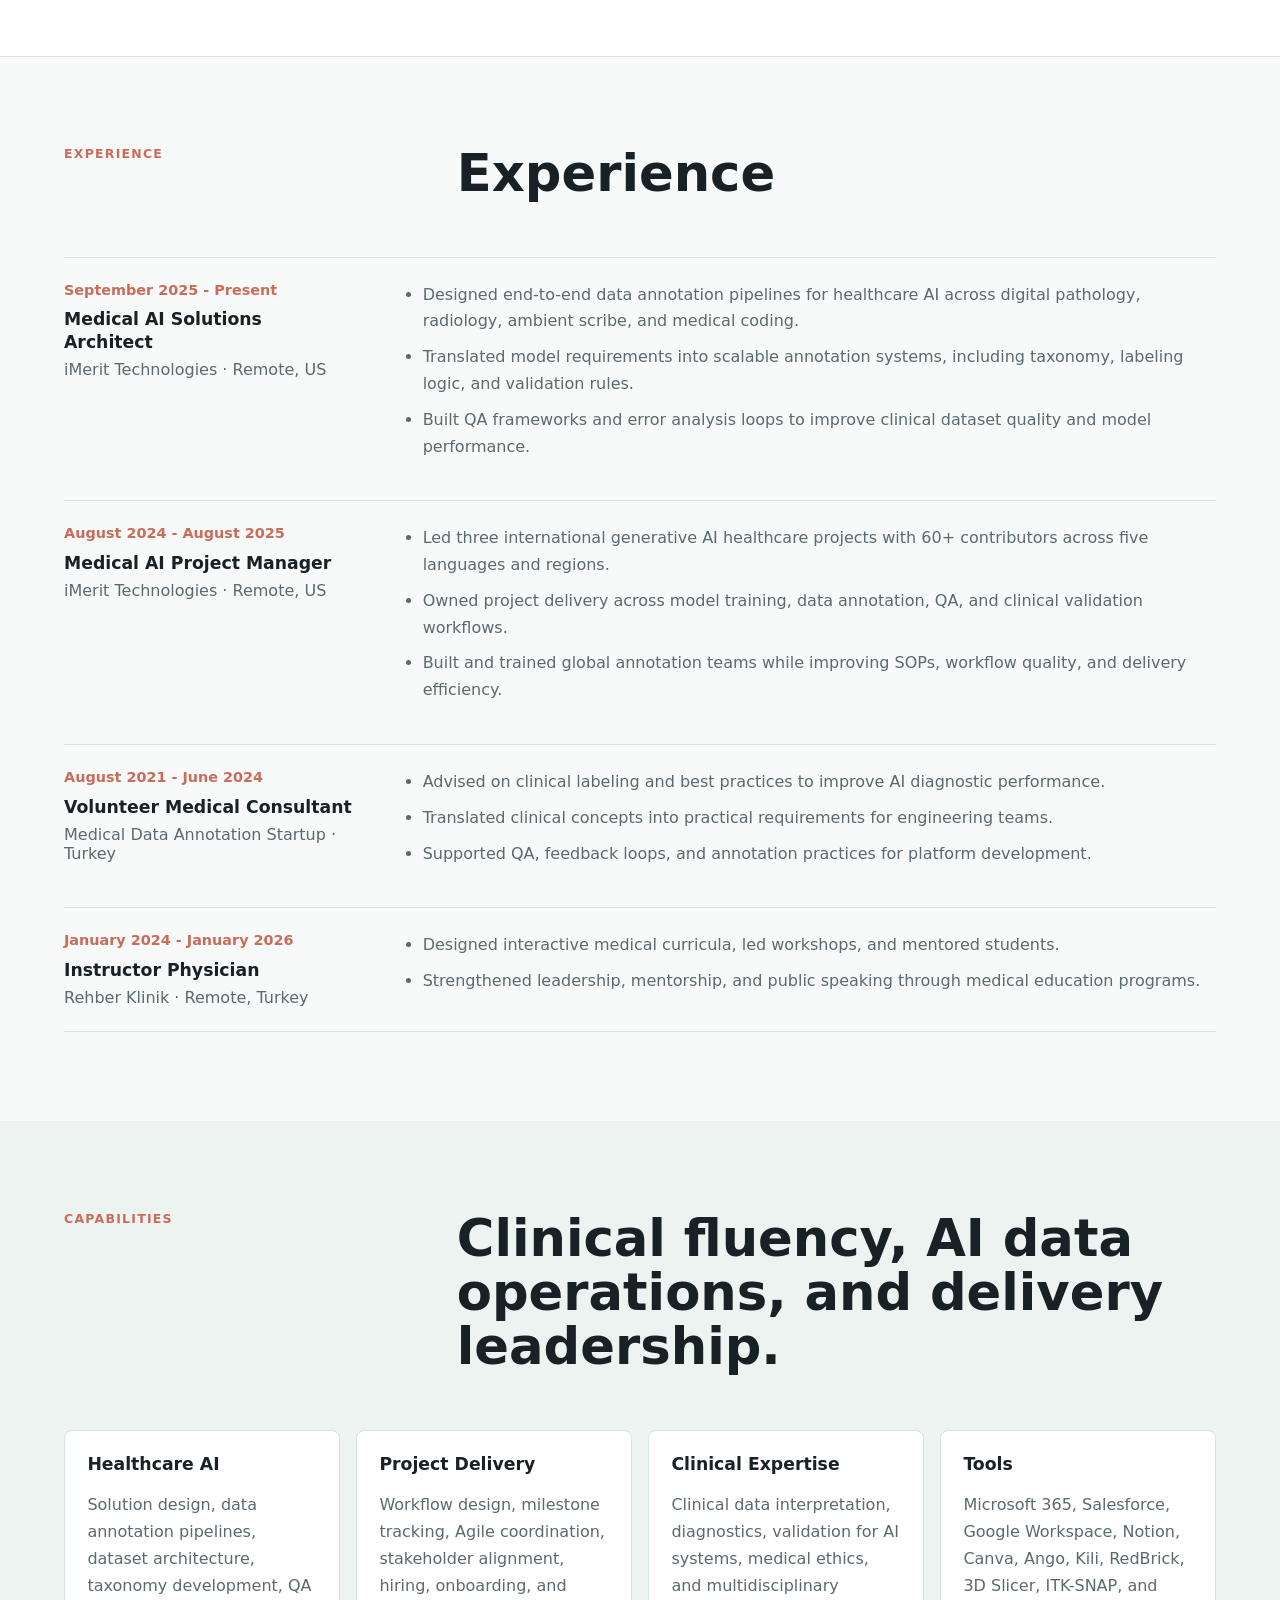
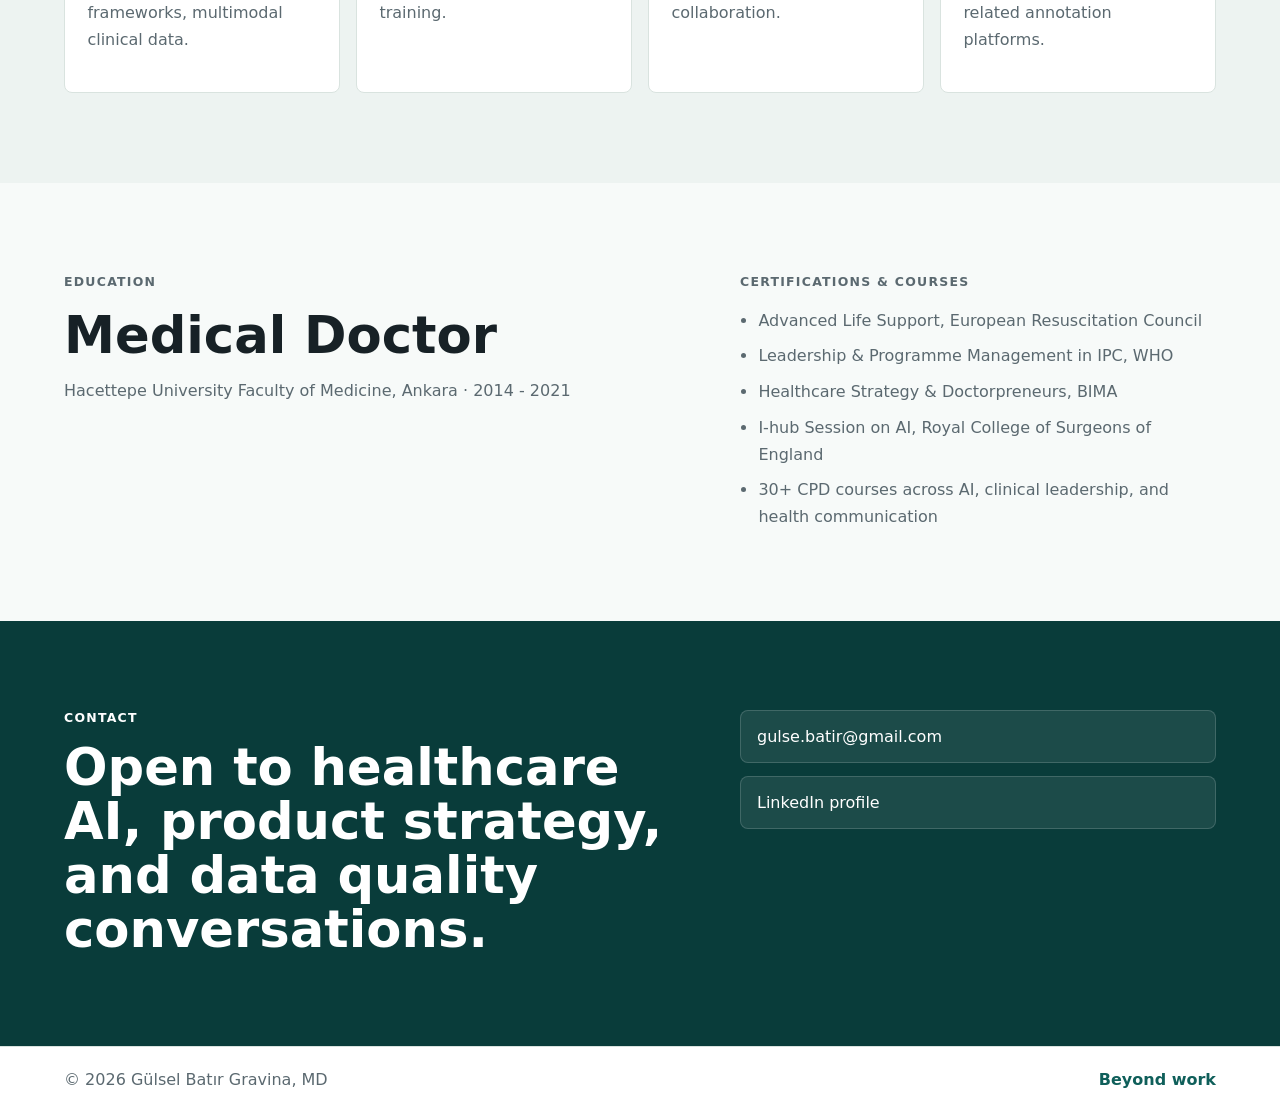
==== commit c171fe3a: "Update experience section copy" ====
--- a/index.html
+++ b/index.html
@@ -117,7 +117,7 @@
       <section class="section" id="experience" aria-labelledby="experience-title">
         <div class="section-heading">
           <p class="eyebrow">Experience</p>
-          <h2 id="experience-title">Selected Roles</h2>
+          <h2 id="experience-title">Experience</h2>
         </div>
 
         <div class="timeline">
@@ -151,7 +151,7 @@
             <div>
               <p class="date">August 2021 - June 2024</p>
               <h3>Volunteer Medical Consultant</h3>
-              <p class="organization">Ango AI · Turkey</p>
+              <p class="organization">Medical Data Annotation Startup · Turkey</p>
             </div>
             <ul>
               <li>Advised on clinical labeling and best practices to improve AI diagnostic performance.</li>
@@ -162,13 +162,13 @@
 
           <article class="timeline-item">
             <div>
-              <p class="date">2020 - 2026</p>
-              <h3>Clinical and Teaching Roles</h3>
-              <p class="organization">Hacettepe University Hospitals · Rehber Klinik</p>
-            </div>
-            <ul>
-              <li>Completed pre-graduate clinical internship rotations across 10+ departments.</li>
+              <p class="date">January 2024 - January 2026</p>
+              <h3>Instructor Physician</h3>
+              <p class="organization">Rehber Klinik · Remote, Turkey</p>
+            </div>
+            <ul>
               <li>Designed interactive medical curricula, led workshops, and mentored students.</li>
+              <li>Strengthened leadership, mentorship, and public speaking through medical education programs.</li>
             </ul>
           </article>
         </div>
